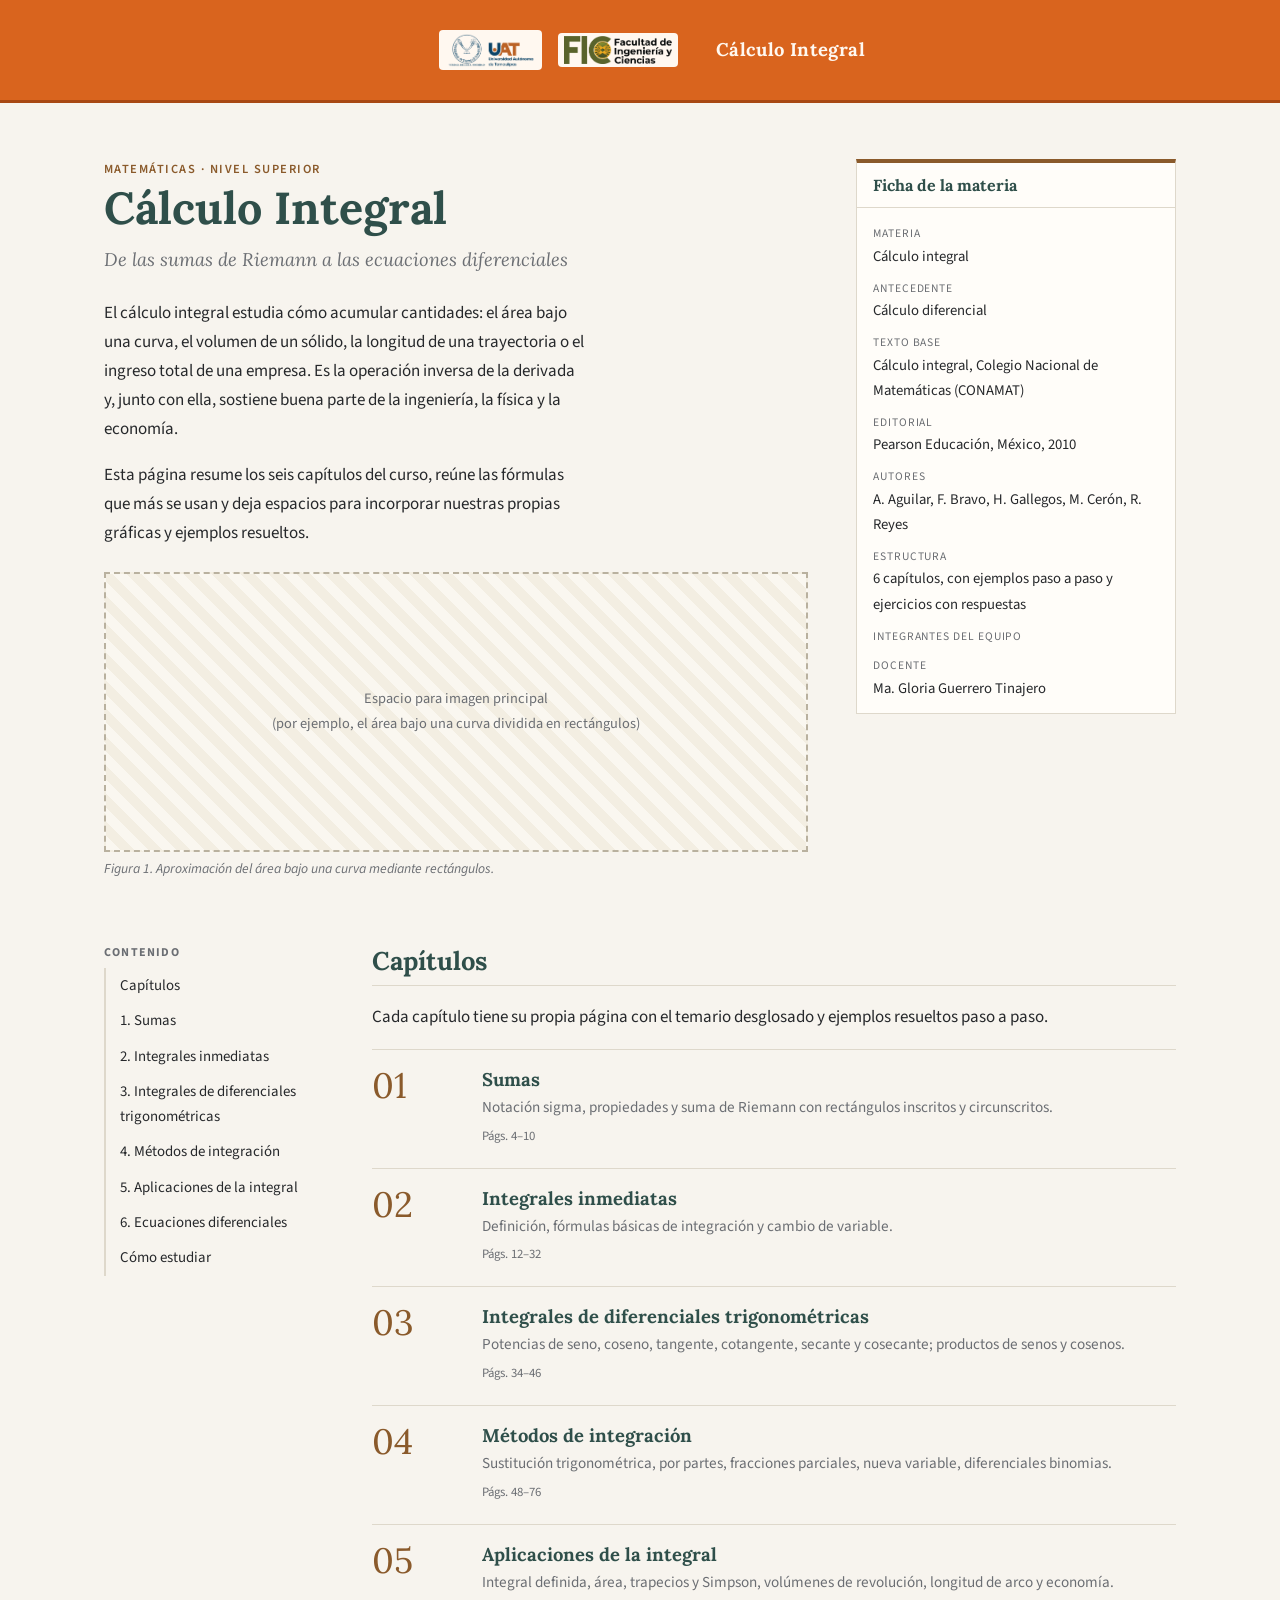
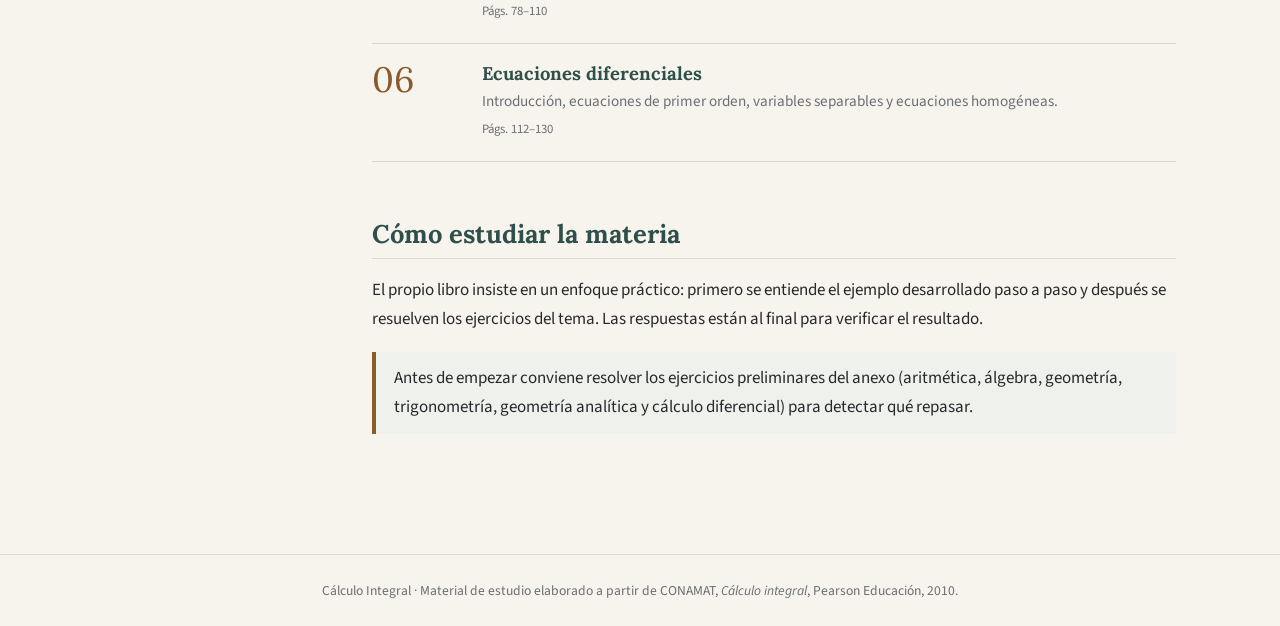
==== index.html @ bc63b17b "Update index.html" ====
<!DOCTYPE html>
<html lang="es">
<head>
  <meta charset="UTF-8">
  <meta name="viewport" content="width=device-width, initial-scale=1">
  <title>Cálculo Integral · Apuntes de la materia</title>
  <link rel="preconnect" href="https://fonts.googleapis.com">
  <link href="https://fonts.googleapis.com/css2?family=Lora:ital,wght@0,400;0,600;0,700;1,400&family=Source+Sans+3:wght@400;500;600&display=swap" rel="stylesheet">
  <link rel="stylesheet" href="style.css">
</head>
<body>
  <header class="barra">
    <div>
      <div class="marca">
        <div class="logos">
          <img src="img/logo-uat.png" alt="Universidad Autónoma de Tamaulipas" style="height:40px">
          <img src="img/logo-fic.png" alt="Facultad de Ingeniería y Ciencias" style="height:34px">
        </div>
        <strong>Cálculo Integral</strong>
      </div>
    </div>
  </header>
  <!-- ===== PORTADA ===== -->
  <div class="portada">
    <div>
      <p class="cap">Matemáticas · Nivel superior</p>
      <h1>Cálculo Integral</h1>
      <p class="sub">De las sumas de Riemann a las ecuaciones diferenciales</p>
      <p>El cálculo integral estudia cómo acumular cantidades: el área bajo una curva, el volumen de un sólido, la longitud de una trayectoria o el ingreso total de una empresa. Es la operación inversa de la derivada y, junto con ella, sostiene buena parte de la ingeniería, la física y la economía.</p>
      <p>Esta página resume los seis capítulos del curso, reúne las fórmulas que más se usan y deja espacios para incorporar nuestras propias gráficas y ejemplos resueltos.</p>
      <figure>
        <!-- IMAGEN: sustituye el div "espacio" por <img src="img/portada.png" alt="descripción"> -->
        <div class="espacio ancho">Espacio para imagen principal<br>(por ejemplo, el área bajo una curva dividida en rectángulos)
        </div>
        <figcaption>Figura 1. Aproximación del área bajo una curva mediante rectángulos.</figcaption>
      </figure>
    </div>
    <aside class="ficha">
    <h2>Ficha de la materia</h2>
    <dl>
      <dt>Materia</dt><dd>Cálculo integral</dd>
      <dt>Antecedente</dt><dd>Cálculo diferencial</dd>
      <dt>Texto base</dt><dd>Cálculo integral, Colegio Nacional de Matemáticas (CONAMAT)</dd>
      <dt>Editorial</dt><dd>Pearson Educación, México, 2010</dd>
      <dt>Autores</dt><dd>A. Aguilar, F. Bravo, H. Gallegos, M. Cerón, R. Reyes</dd>
      <dt>Estructura</dt><dd>6 capítulos, con ejemplos paso a paso y ejercicios con respuestas</dd>
      <dt>Integrantes del equipo</dt><dd></dd>
      <dt>Docente</dt><dd>Ma. Gloria Guerrero Tinajero</dd>
    </dl>
    </aside>
  </div>
  <div class="cuerpo">
    <nav class="indice">
      <h2>Contenido</h2>
      <ol>
        <li><a href="#temario">Capítulos</a></li>
        <li><a href="capitulo1.html">1. Sumas</a></li>
        <li><a href="capitulo2.html">2. Integrales inmediatas</a></li>
        <li><a href="capitulo3.html">3. Integrales de diferenciales trigonométricas</a></li>
        <li><a href="capitulo4.html">4. Métodos de integración</a></li>
        <li><a href="capitulo5.html">5. Aplicaciones de la integral</a></li>
        <li><a href="capitulo6.html">6. Ecuaciones diferenciales</a></li>
        <li><a href="#recomendaciones">Cómo estudiar</a></li>
      </ol>
    </nav>
    <main>
      <section id="temario">
        <h2>Capítulos</h2>
        <p>Cada capítulo tiene su propia página con el temario desglosado y ejemplos resueltos paso a paso.</p>
        <a class="tema" href="capitulo1.html">
        <div class="num">01
        </div>
        <div>
          <h3>Sumas</h3>
          <p>Notación sigma, propiedades y suma de Riemann con rectángulos inscritos y circunscritos.</p>
          <span class="pag">Págs. 4–10</span>
        </div></a>
        <a class="tema" href="capitulo2.html">
        <div class="num">02
        </div>
        <div>
          <h3>Integrales inmediatas</h3>
          <p>Definición, fórmulas básicas de integración y cambio de variable.</p>
          <span class="pag">Págs. 12–32</span>
        </div></a>
        <a class="tema" href="capitulo3.html">
        <div class="num">03
        </div>
        <div>
          <h3>Integrales de diferenciales trigonométricas</h3>
          <p>Potencias de seno, coseno, tangente, cotangente, secante y cosecante; productos de senos y cosenos.</p>
          <span class="pag">Págs. 34–46</span>
        </div></a>
        <a class="tema" href="capitulo4.html">
        <div class="num">04
        </div>
        <div>
          <h3>Métodos de integración</h3>
          <p>Sustitución trigonométrica, por partes, fracciones parciales, nueva variable, diferenciales binomias.</p>
          <span class="pag">Págs. 48–76</span>
        </div></a>
        <a class="tema" href="capitulo5.html">
        <div class="num">05
        </div>
        <div>
          <h3>Aplicaciones de la integral</h3>
          <p>Integral definida, área, trapecios y Simpson, volúmenes de revolución, longitud de arco y economía.</p>
          <span class="pag">Págs. 78–110</span>
        </div></a>
        <a class="tema" href="capitulo6.html">
        <div class="num">06
        </div>
        <div>
          <h3>Ecuaciones diferenciales</h3>
          <p>Introducción, ecuaciones de primer orden, variables separables y ecuaciones homogéneas.</p>
          <span class="pag">Págs. 112–130</span>
        </div></a>
      </section>
      <!-- ===== ESTUDIO ===== -->
      <section id="recomendaciones">
        <h2>Cómo estudiar la materia</h2>
        <p>El propio libro insiste en un enfoque práctico: primero se entiende el ejemplo desarrollado paso a paso y después se resuelven los ejercicios del tema. Las respuestas están al final para verificar el resultado.</p>
        <div class="nota">Antes de empezar conviene resolver los ejercicios preliminares del anexo (aritmética, álgebra, geometría, trigonometría, geometría analítica y cálculo diferencial) para detectar qué repasar.
        </div>
      </section>
    </main>
  </div>
  <footer>Cálculo Integral · Material de estudio elaborado a partir de CONAMAT, <i>Cálculo integral</i>, Pearson Educación, 2010.
  </footer>
</body>
</html>
---- style.css ----
:root{
  --papel:#f7f4ee; --hoja:#fffdf9; --tinta:#26282b; --suave:#6b6e73;
  --linea:#ded8cb; --acento:#2f4f4a; --acento2:#8a5a2b; --resalte:#eef1ec;
}
*{box-sizing:border-box}
html{scroll-behavior:smooth;scroll-padding-top:72px}
body{margin:0;background:var(--papel);color:var(--tinta);font:17px/1.7 "Source Sans 3",Helvetica,Arial,sans-serif}
h1,h2,h3{font-family:Lora,Georgia,serif;line-height:1.25;color:var(--acento)}
a{color:var(--acento2)}

/* Encabezado */
.barra{position:sticky;top:0;z-index:10;background:#d9641e;color:#fff8f0;border-bottom:3px solid #a84813}
.barra div{max-width:1120px;margin:auto;padding:10px 24px;display:flex;justify-content:space-between;align-items:center;flex-wrap:wrap;gap:12px}
.barra .marca{display:flex;align-items:center;gap:14px}
.barra .logos{display:flex;align-items:right;gap:16px}
.barra .logos img{width:auto;display:block;background:#fff8f0;border-radius:4px;padding:3px 6px}
.barra strong{font-family:Lora,Georgia,serif;font-size:1.15rem;letter-spacing:.02em}
.barra span{font-size:.85rem;opacity:.85}
.barra span a{color:#fff8f0}

.portada{max-width:1120px;margin:0 auto;padding:56px 24px 24px;display:grid;grid-template-columns:1fr 320px;gap:48px;align-items:start}
.portada h1{font-size:2.8rem;margin:0 0 8px}
.portada .sub{font-style:italic;font-family:Lora,Georgia,serif;color:var(--suave);font-size:1.15rem;margin:0 0 24px}
.portada p{max-width:60ch}

/* Ficha */
.ficha{background:var(--hoja);border:1px solid var(--linea);border-top:4px solid var(--acento2);font-size:.92rem}
.ficha h2{margin:0;padding:12px 16px;font-size:1rem;border-bottom:1px solid var(--linea)}
.ficha dl{margin:0;padding:6px 16px 12px}
.ficha dt{font-size:.72rem;text-transform:uppercase;letter-spacing:.08em;color:var(--suave);margin-top:10px}
.ficha dd{margin:0}

/* Cuerpo */
.cuerpo{max-width:1120px;margin:0 auto;padding:16px 24px 64px;display:grid;grid-template-columns:220px 1fr;gap:48px}
nav.indice{position:sticky;top:76px;align-self:start;font-size:.93rem}
nav.indice h2{font-size:.75rem;text-transform:uppercase;letter-spacing:.1em;color:var(--suave);font-family:"Source Sans 3",sans-serif;margin:0 0 8px}
nav.indice ol{list-style:none;margin:0;padding:0;border-left:2px solid var(--linea)}
nav.indice a{display:block;padding:5px 14px;color:var(--tinta);text-decoration:none}
nav.indice a:hover{color:var(--acento2);background:var(--resalte)}

section{margin-bottom:56px}
section>h2{font-size:1.6rem;margin:0 0 4px;padding-bottom:8px;border-bottom:1px solid var(--linea)}
.cap{font-size:.78rem;text-transform:uppercase;letter-spacing:.12em;color:var(--acento2);font-weight:600;margin:0}
h3{font-size:1.15rem;margin:28px 0 6px}

/* Fórmulas */
.formula{background:var(--hoja);border:1px solid var(--linea);border-left:4px solid var(--acento);padding:12px 18px;margin:14px 0;font-family:Lora,Georgia,serif;font-size:1.08rem;overflow-x:auto}
.formula small{display:block;font-family:"Source Sans 3",sans-serif;font-size:.78rem;color:var(--suave);text-transform:uppercase;letter-spacing:.06em;margin-bottom:2px}
.formula i{font-style:italic}
.cols{display:grid;grid-template-columns:1fr 1fr;gap:0 24px}

/* Espacios para imágenes */
figure{margin:24px 0}
.espacio{border:2px dashed #b9b19f;background:repeating-linear-gradient(45deg,#faf7f0,#faf7f0 10px,#f3eee2 10px,#f3eee2 20px);
  min-height:220px;display:flex;align-items:center;justify-content:center;text-align:center;color:var(--suave);font-size:.9rem;padding:16px}
figure img{max-width:100%;height:auto;display:block;border:1px solid var(--linea)}
figcaption{font-size:.86rem;color:var(--suave);margin-top:6px;font-style:italic}
.espacio.ancho{min-height:280px}

/* Temario */
.tema{display:grid;grid-template-columns:90px 1fr;gap:0 20px;padding:18px 0;border-top:1px solid var(--linea)}
.tema:last-of-type{border-bottom:1px solid var(--linea)}
.tema .num{font-family:Lora,Georgia,serif;font-size:2.2rem;color:var(--acento2);line-height:1}
.tema h3{margin:0 0 4px}
.tema p{margin:0;color:var(--suave);font-size:.95rem}
.tema .pag{font-size:.8rem;color:var(--suave)}

.nota{background:var(--resalte);border-left:4px solid var(--acento2);padding:12px 18px;margin:18px 0}
table{border-collapse:collapse;width:100%;font-size:.95rem;margin:14px 0}
th,td{border:1px solid var(--linea);padding:8px 12px;text-align:left}
th{background:var(--resalte);font-family:Lora,Georgia,serif}
footer{border-top:1px solid var(--linea);text-align:center;padding:24px;font-size:.85rem;color:var(--suave)}

@media(max-width:860px){
  .portada,.cuerpo{grid-template-columns:1fr;gap:28px}
  nav.indice{position:static}
  .cols{grid-template-columns:1fr}
  .portada h1{font-size:2.1rem}
}
@media print{.barra,nav.indice{display:none}.cuerpo,.portada{display:block}body{background:#fff}}

a.tema{color:inherit;text-decoration:none}a.tema:hover{background:var(--resalte)}
.ejemplo{background:var(--hoja);border:1px solid var(--linea);margin:18px 0;padding:16px 22px}
.ejemplo h4{margin:0 0 4px;font-family:Lora,Georgia,serif;color:var(--acento2);font-size:1rem}
.ejemplo .enun{margin:0 0 8px;font-family:Lora,Georgia,serif}
.pasos{margin:0 0 8px;padding-left:22px}.pasos li{margin:4px 0}.pasos li::marker{color:var(--acento2);font-weight:600}
.res{margin:0;padding-top:8px;border-top:1px dashed var(--linea);font-weight:600;color:var(--acento)}
.sub-label{font-size:.72rem;text-transform:uppercase;letter-spacing:.08em;color:var(--acento2);font-weight:600;margin:12px 0 2px}
.sub-label:first-of-type{margin-top:4px}
.pie-nav{display:flex;justify-content:space-between;margin-top:40px;padding-top:16px;border-top:1px solid var(--linea)}
nav.indice h2.sep{margin-top:22px}nav.indice a.act{color:var(--acento2);font-weight:600}
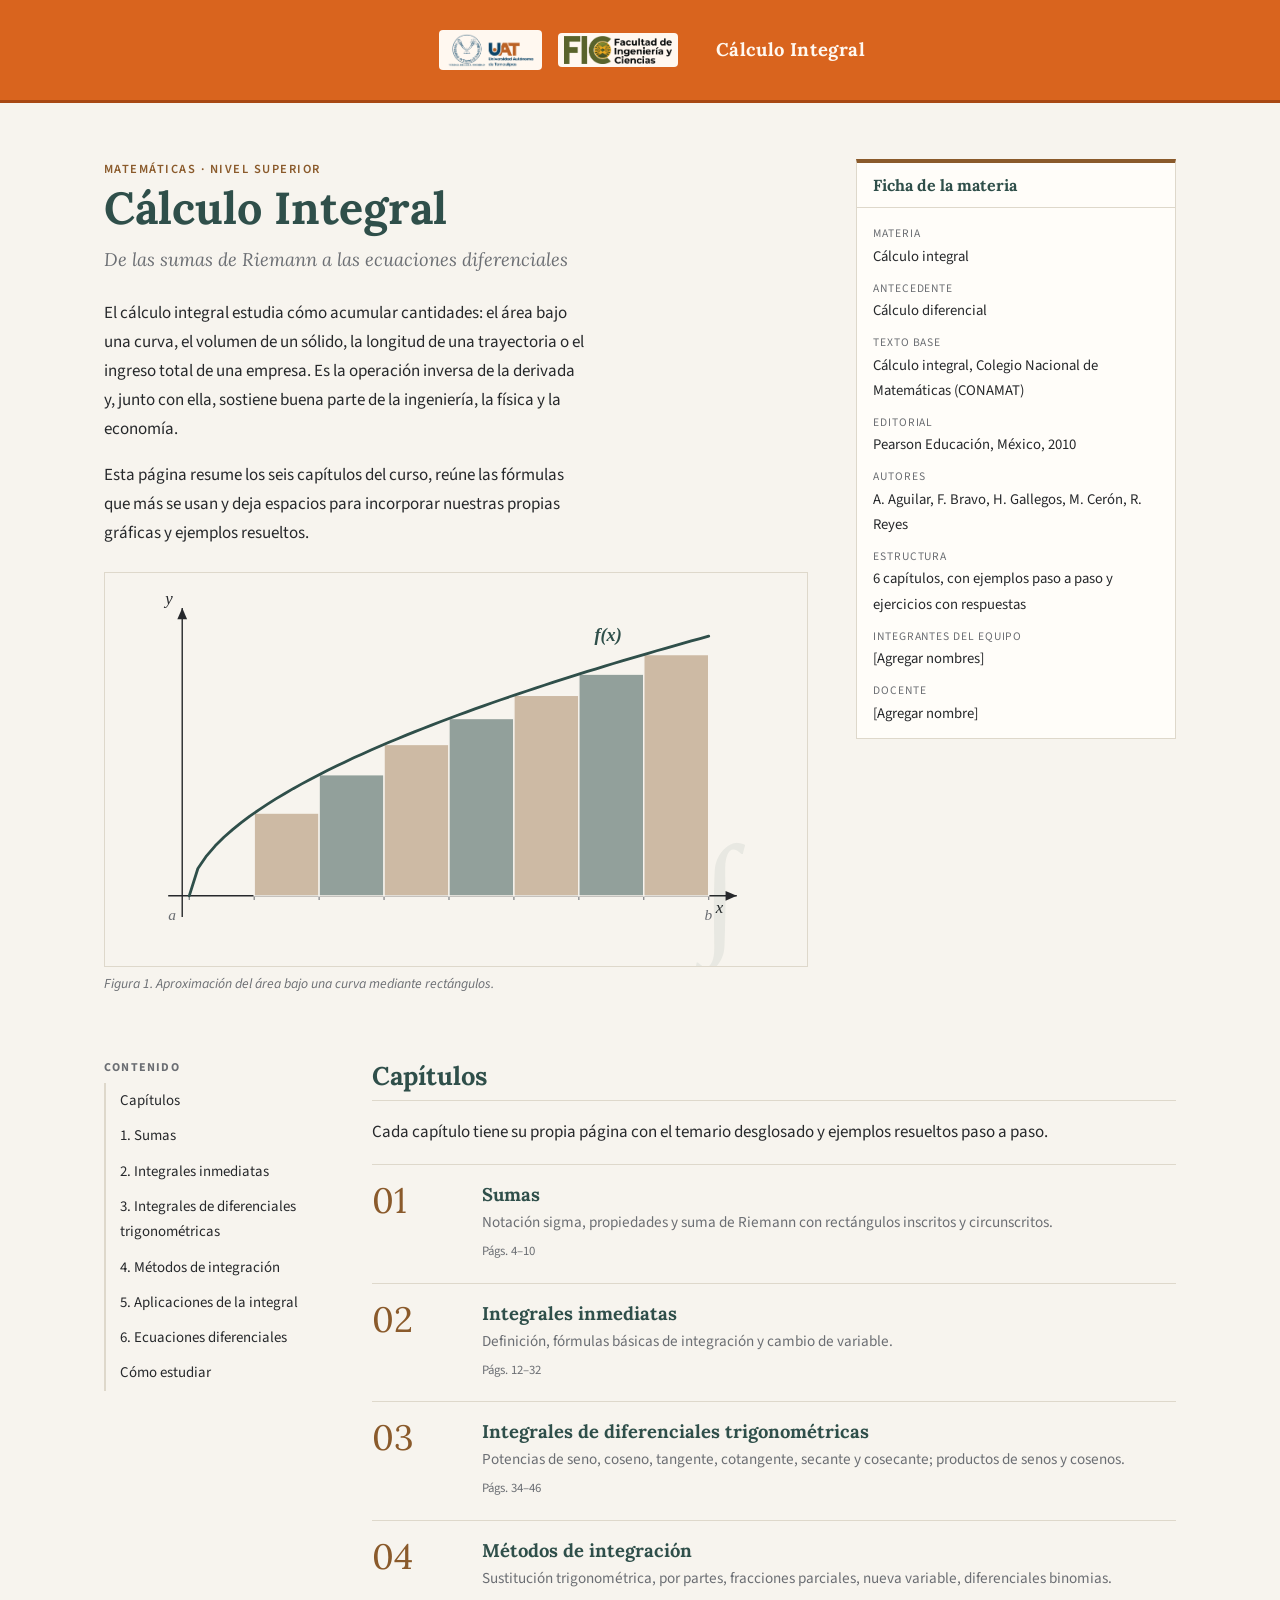
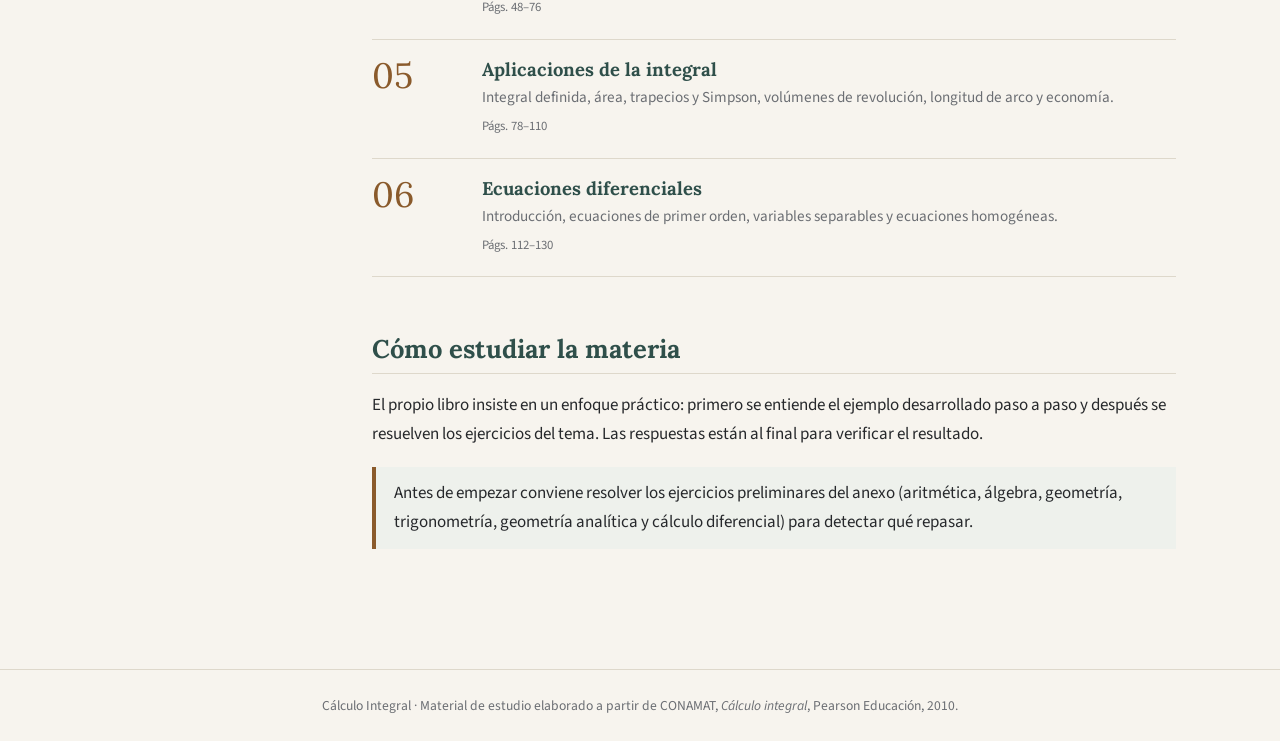
==== commit 808fdb68: "Replace image and add placeholders in index.html Updated image source and added placeholders for tea" ====
--- a/index.html
+++ b/index.html
@@ -29,9 +29,7 @@
       <p>El cálculo integral estudia cómo acumular cantidades: el área bajo una curva, el volumen de un sólido, la longitud de una trayectoria o el ingreso total de una empresa. Es la operación inversa de la derivada y, junto con ella, sostiene buena parte de la ingeniería, la física y la economía.</p>
       <p>Esta página resume los seis capítulos del curso, reúne las fórmulas que más se usan y deja espacios para incorporar nuestras propias gráficas y ejemplos resueltos.</p>
       <figure>
-        <!-- IMAGEN: sustituye el div "espacio" por <img src="img/portada.png" alt="descripción"> -->
-        <div class="espacio ancho">Espacio para imagen principal<br>(por ejemplo, el área bajo una curva dividida en rectángulos)
-        </div>
+        <img src="img/portada.svg" alt="Diagrama de una suma de Riemann: rectángulos inscritos bajo una curva f(x), entre los puntos a y b" style="width:100%;height:auto;border:1px solid var(--linea);background:var(--papel)">
         <figcaption>Figura 1. Aproximación del área bajo una curva mediante rectángulos.</figcaption>
       </figure>
     </div>
@@ -44,8 +42,8 @@
       <dt>Editorial</dt><dd>Pearson Educación, México, 2010</dd>
       <dt>Autores</dt><dd>A. Aguilar, F. Bravo, H. Gallegos, M. Cerón, R. Reyes</dd>
       <dt>Estructura</dt><dd>6 capítulos, con ejemplos paso a paso y ejercicios con respuestas</dd>
-      <dt>Integrantes del equipo</dt><dd></dd>
-      <dt>Docente</dt><dd>Ma. Gloria Guerrero Tinajero</dd>
+      <dt>Integrantes del equipo</dt><dd>[Agregar nombres]</dd>
+      <dt>Docente</dt><dd>[Agregar nombre]</dd>
     </dl>
     </aside>
   </div>
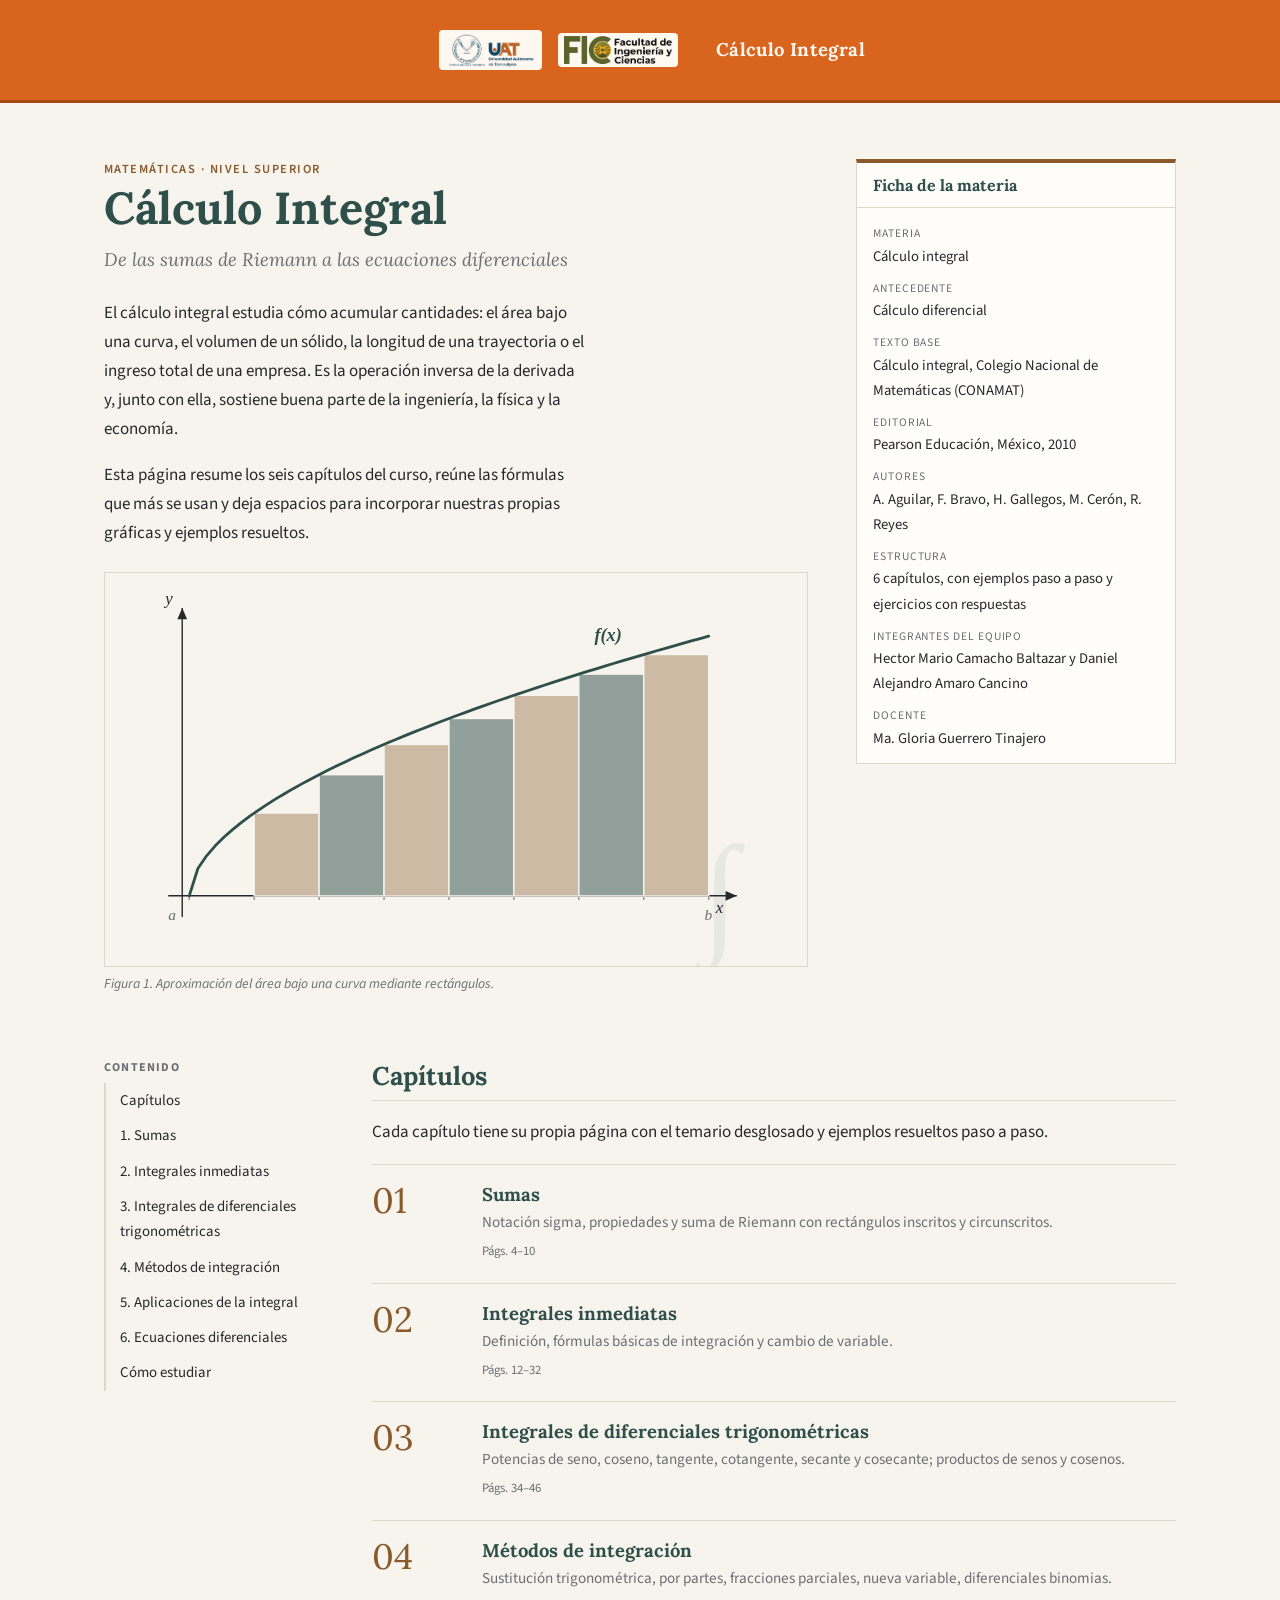
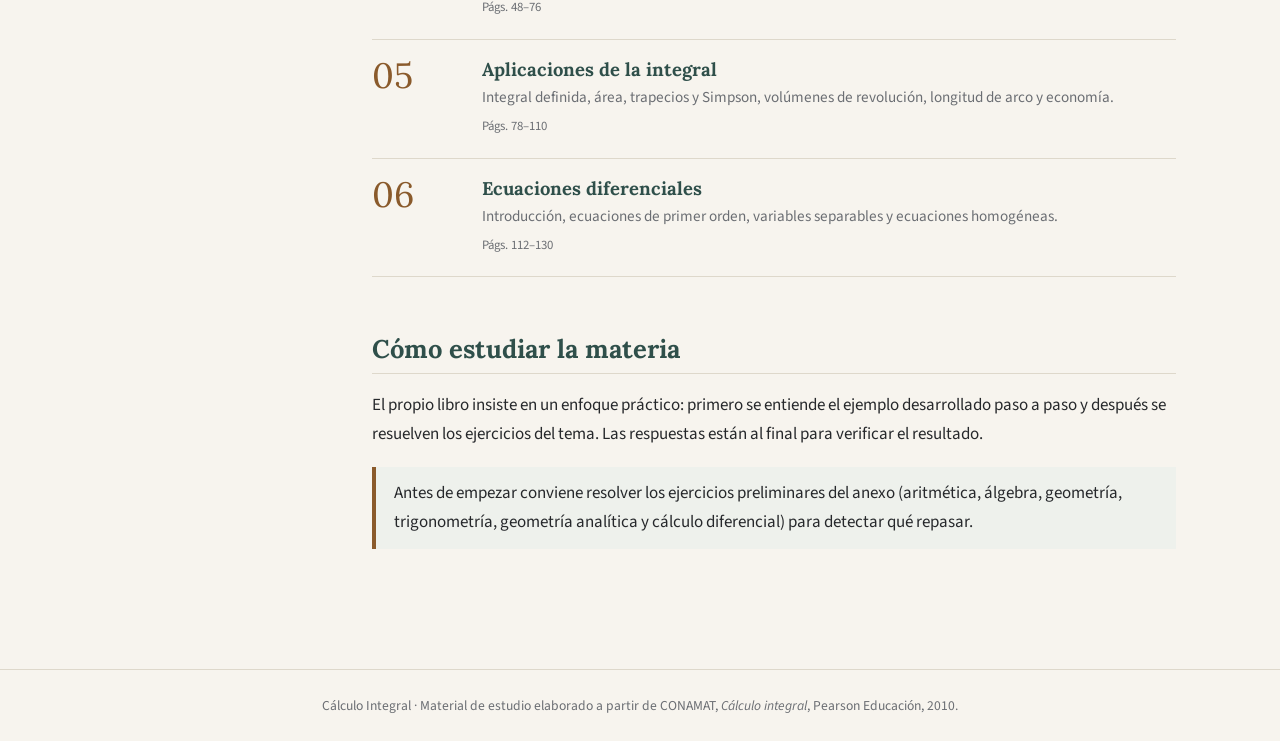
==== commit 9ffaee1e: "Update team members and teacher names in index.html" ====
--- a/index.html
+++ b/index.html
@@ -42,8 +42,8 @@
       <dt>Editorial</dt><dd>Pearson Educación, México, 2010</dd>
       <dt>Autores</dt><dd>A. Aguilar, F. Bravo, H. Gallegos, M. Cerón, R. Reyes</dd>
       <dt>Estructura</dt><dd>6 capítulos, con ejemplos paso a paso y ejercicios con respuestas</dd>
-      <dt>Integrantes del equipo</dt><dd>[Agregar nombres]</dd>
-      <dt>Docente</dt><dd>[Agregar nombre]</dd>
+      <dt>Integrantes del equipo</dt><dd>Hector Mario Camacho Baltazar y Daniel Alejandro Amaro Cancino</dd>
+      <dt>Docente</dt><dd>Ma. Gloria Guerrero Tinajero</dd>
     </dl>
     </aside>
   </div>
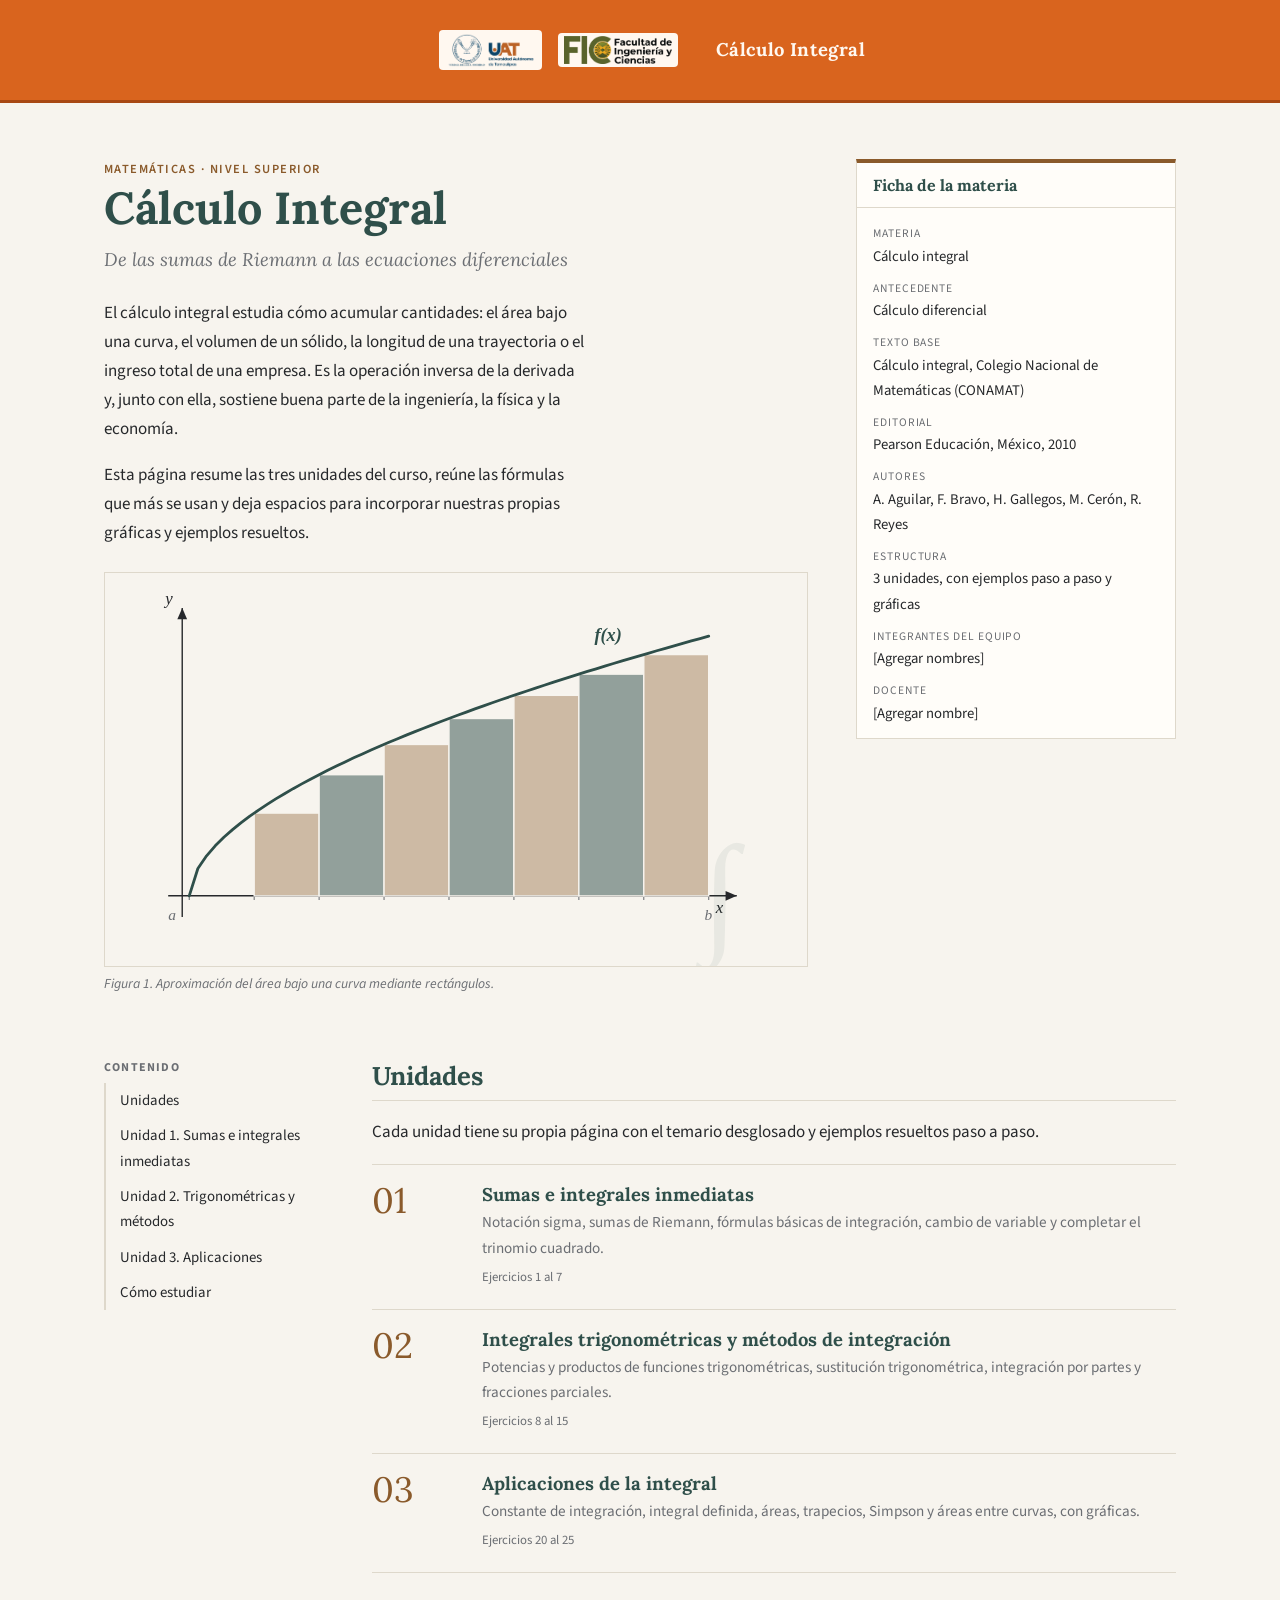
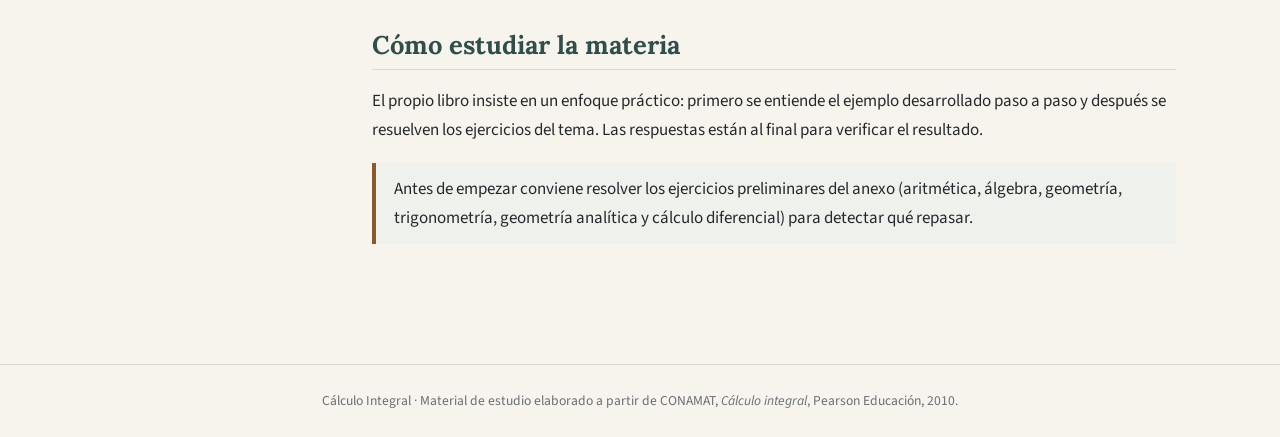
==== commit 1ff9be55: "Add files via upload" ====
--- a/index.html
+++ b/index.html
@@ -27,7 +27,7 @@
       <h1>Cálculo Integral</h1>
       <p class="sub">De las sumas de Riemann a las ecuaciones diferenciales</p>
       <p>El cálculo integral estudia cómo acumular cantidades: el área bajo una curva, el volumen de un sólido, la longitud de una trayectoria o el ingreso total de una empresa. Es la operación inversa de la derivada y, junto con ella, sostiene buena parte de la ingeniería, la física y la economía.</p>
-      <p>Esta página resume los seis capítulos del curso, reúne las fórmulas que más se usan y deja espacios para incorporar nuestras propias gráficas y ejemplos resueltos.</p>
+      <p>Esta página resume las tres unidades del curso, reúne las fórmulas que más se usan y deja espacios para incorporar nuestras propias gráficas y ejemplos resueltos.</p>
       <figure>
         <img src="img/portada.svg" alt="Diagrama de una suma de Riemann: rectángulos inscritos bajo una curva f(x), entre los puntos a y b" style="width:100%;height:auto;border:1px solid var(--linea);background:var(--papel)">
         <figcaption>Figura 1. Aproximación del área bajo una curva mediante rectángulos.</figcaption>
@@ -41,9 +41,9 @@
       <dt>Texto base</dt><dd>Cálculo integral, Colegio Nacional de Matemáticas (CONAMAT)</dd>
       <dt>Editorial</dt><dd>Pearson Educación, México, 2010</dd>
       <dt>Autores</dt><dd>A. Aguilar, F. Bravo, H. Gallegos, M. Cerón, R. Reyes</dd>
-      <dt>Estructura</dt><dd>6 capítulos, con ejemplos paso a paso y ejercicios con respuestas</dd>
-      <dt>Integrantes del equipo</dt><dd>Hector Mario Camacho Baltazar y Daniel Alejandro Amaro Cancino</dd>
-      <dt>Docente</dt><dd>Ma. Gloria Guerrero Tinajero</dd>
+      <dt>Estructura</dt><dd>3 unidades, con ejemplos paso a paso y gráficas</dd>
+      <dt>Integrantes del equipo</dt><dd>[Agregar nombres]</dd>
+      <dt>Docente</dt><dd>[Agregar nombre]</dd>
     </dl>
     </aside>
   </div>
@@ -51,67 +51,40 @@
     <nav class="indice">
       <h2>Contenido</h2>
       <ol>
-        <li><a href="#temario">Capítulos</a></li>
-        <li><a href="capitulo1.html">1. Sumas</a></li>
-        <li><a href="capitulo2.html">2. Integrales inmediatas</a></li>
-        <li><a href="capitulo3.html">3. Integrales de diferenciales trigonométricas</a></li>
-        <li><a href="capitulo4.html">4. Métodos de integración</a></li>
-        <li><a href="capitulo5.html">5. Aplicaciones de la integral</a></li>
-        <li><a href="capitulo6.html">6. Ecuaciones diferenciales</a></li>
+        <li><a href="#temario">Unidades</a></li>
+        <li><a href="unidad1.html">Unidad 1. Sumas e integrales inmediatas</a></li>
+        <li><a href="unidad2.html">Unidad 2. Trigonométricas y métodos</a></li>
+        <li><a href="unidad3.html">Unidad 3. Aplicaciones</a></li>
         <li><a href="#recomendaciones">Cómo estudiar</a></li>
       </ol>
     </nav>
     <main>
       <section id="temario">
-        <h2>Capítulos</h2>
-        <p>Cada capítulo tiene su propia página con el temario desglosado y ejemplos resueltos paso a paso.</p>
-        <a class="tema" href="capitulo1.html">
+        <h2>Unidades</h2>
+        <p>Cada unidad tiene su propia página con el temario desglosado y ejemplos resueltos paso a paso.</p>
+        <a class="tema" href="unidad1.html">
         <div class="num">01
         </div>
         <div>
-          <h3>Sumas</h3>
-          <p>Notación sigma, propiedades y suma de Riemann con rectángulos inscritos y circunscritos.</p>
-          <span class="pag">Págs. 4–10</span>
+          <h3>Sumas e integrales inmediatas</h3>
+          <p>Notación sigma, sumas de Riemann, fórmulas básicas de integración, cambio de variable y completar el trinomio cuadrado.</p>
+          <span class="pag">Ejercicios 1 al 7</span>
         </div></a>
-        <a class="tema" href="capitulo2.html">
+        <a class="tema" href="unidad2.html">
         <div class="num">02
         </div>
         <div>
-          <h3>Integrales inmediatas</h3>
-          <p>Definición, fórmulas básicas de integración y cambio de variable.</p>
-          <span class="pag">Págs. 12–32</span>
+          <h3>Integrales trigonométricas y métodos de integración</h3>
+          <p>Potencias y productos de funciones trigonométricas, sustitución trigonométrica, integración por partes y fracciones parciales.</p>
+          <span class="pag">Ejercicios 8 al 15</span>
         </div></a>
-        <a class="tema" href="capitulo3.html">
+        <a class="tema" href="unidad3.html">
         <div class="num">03
         </div>
         <div>
-          <h3>Integrales de diferenciales trigonométricas</h3>
-          <p>Potencias de seno, coseno, tangente, cotangente, secante y cosecante; productos de senos y cosenos.</p>
-          <span class="pag">Págs. 34–46</span>
-        </div></a>
-        <a class="tema" href="capitulo4.html">
-        <div class="num">04
-        </div>
-        <div>
-          <h3>Métodos de integración</h3>
-          <p>Sustitución trigonométrica, por partes, fracciones parciales, nueva variable, diferenciales binomias.</p>
-          <span class="pag">Págs. 48–76</span>
-        </div></a>
-        <a class="tema" href="capitulo5.html">
-        <div class="num">05
-        </div>
-        <div>
           <h3>Aplicaciones de la integral</h3>
-          <p>Integral definida, área, trapecios y Simpson, volúmenes de revolución, longitud de arco y economía.</p>
-          <span class="pag">Págs. 78–110</span>
-        </div></a>
-        <a class="tema" href="capitulo6.html">
-        <div class="num">06
-        </div>
-        <div>
-          <h3>Ecuaciones diferenciales</h3>
-          <p>Introducción, ecuaciones de primer orden, variables separables y ecuaciones homogéneas.</p>
-          <span class="pag">Págs. 112–130</span>
+          <p>Constante de integración, integral definida, áreas, trapecios, Simpson y áreas entre curvas, con gráficas.</p>
+          <span class="pag">Ejercicios 20 al 25</span>
         </div></a>
       </section>
       <!-- ===== ESTUDIO ===== -->
--- a/style.css
+++ b/style.css
@@ -12,7 +12,7 @@
 .barra{position:sticky;top:0;z-index:10;background:#d9641e;color:#fff8f0;border-bottom:3px solid #a84813}
 .barra div{max-width:1120px;margin:auto;padding:10px 24px;display:flex;justify-content:space-between;align-items:center;flex-wrap:wrap;gap:12px}
 .barra .marca{display:flex;align-items:center;gap:14px}
-.barra .logos{display:flex;align-items:right;gap:16px}
+.barra .logos{display:flex;align-items:center;gap:16px}
 .barra .logos img{width:auto;display:block;background:#fff8f0;border-radius:4px;padding:3px 6px}
 .barra strong{font-family:Lora,Georgia,serif;font-size:1.15rem;letter-spacing:.02em}
 .barra span{font-size:.85rem;opacity:.85}
@@ -89,3 +89,7 @@
 .sub-label:first-of-type{margin-top:4px}
 .pie-nav{display:flex;justify-content:space-between;margin-top:40px;padding-top:16px;border-top:1px solid var(--linea)}
 nav.indice h2.sep{margin-top:22px}nav.indice a.act{color:var(--acento2);font-weight:600}
+/* Gráficas de los ejemplos */
+.grafica{margin:6px 0 12px}
+.grafica img{max-width:600px;margin:0 auto;background:var(--hoja)}
+.grafica figcaption{text-align:center}
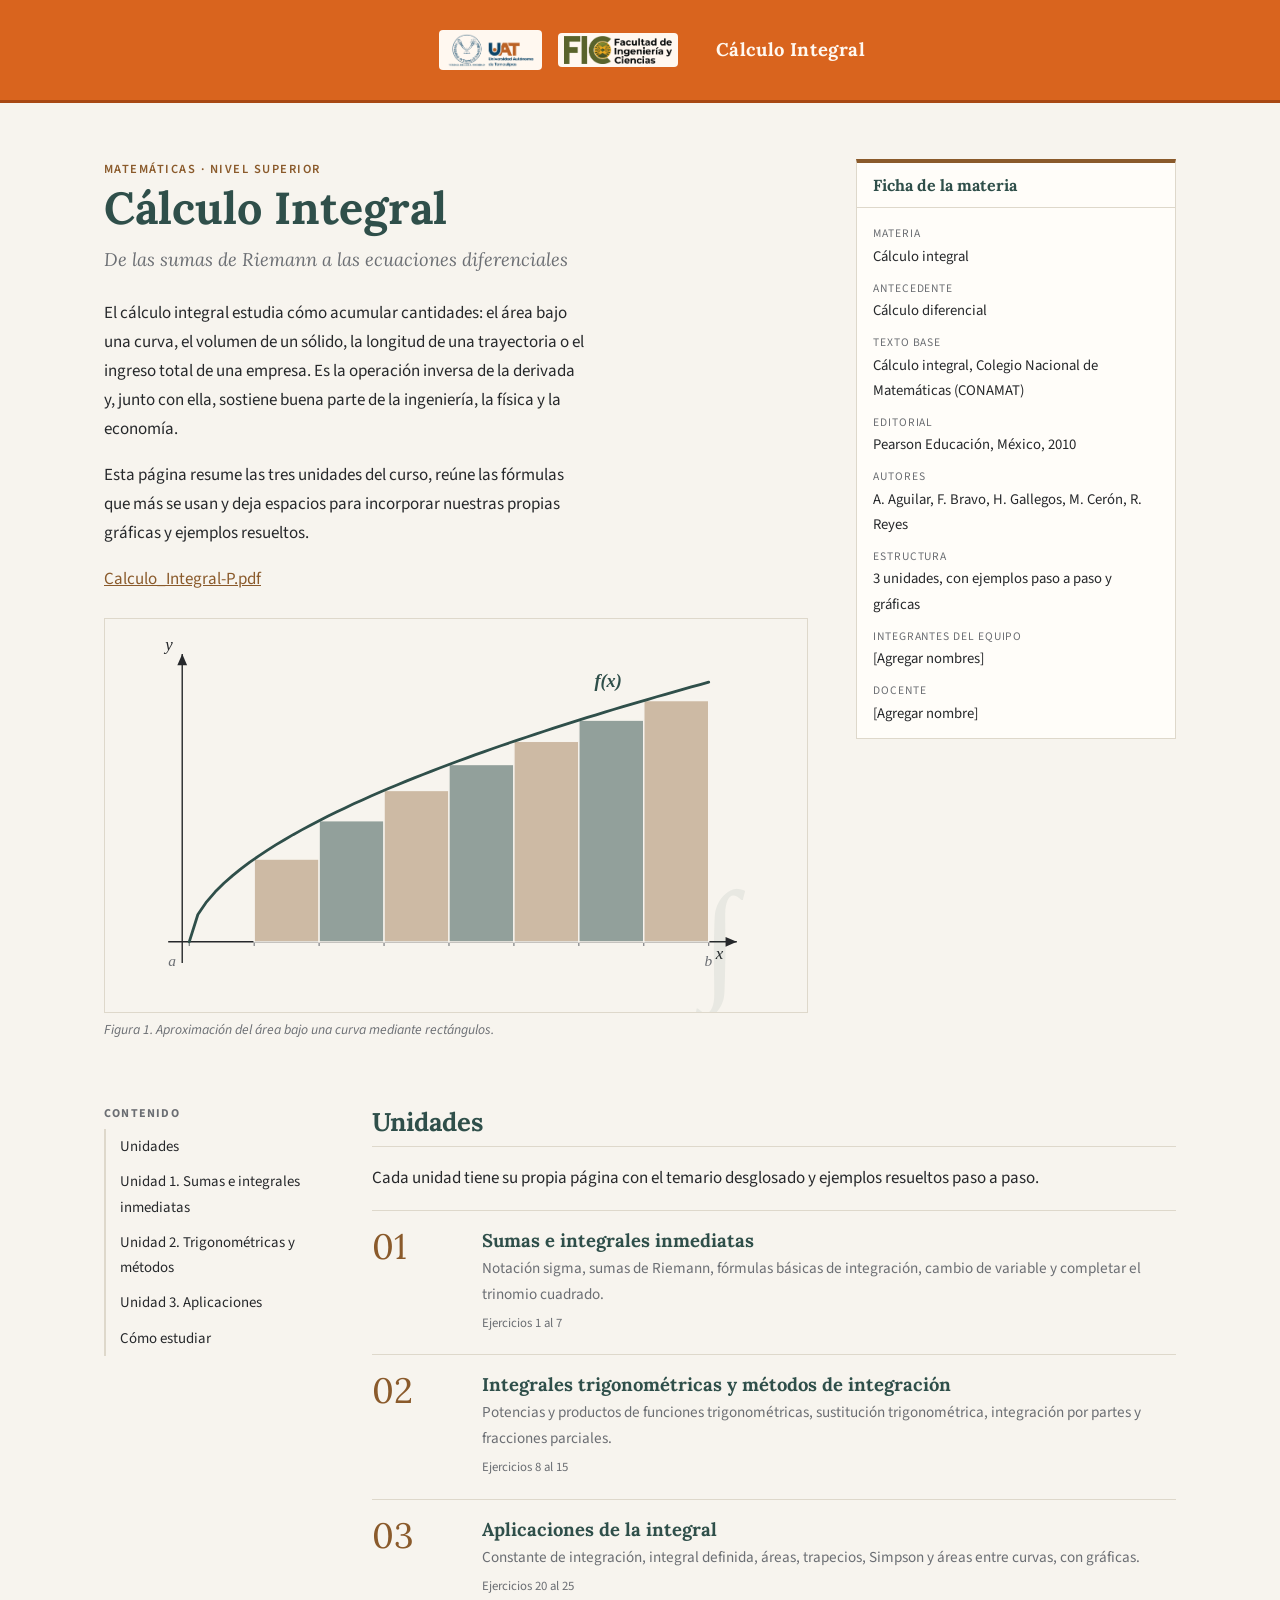
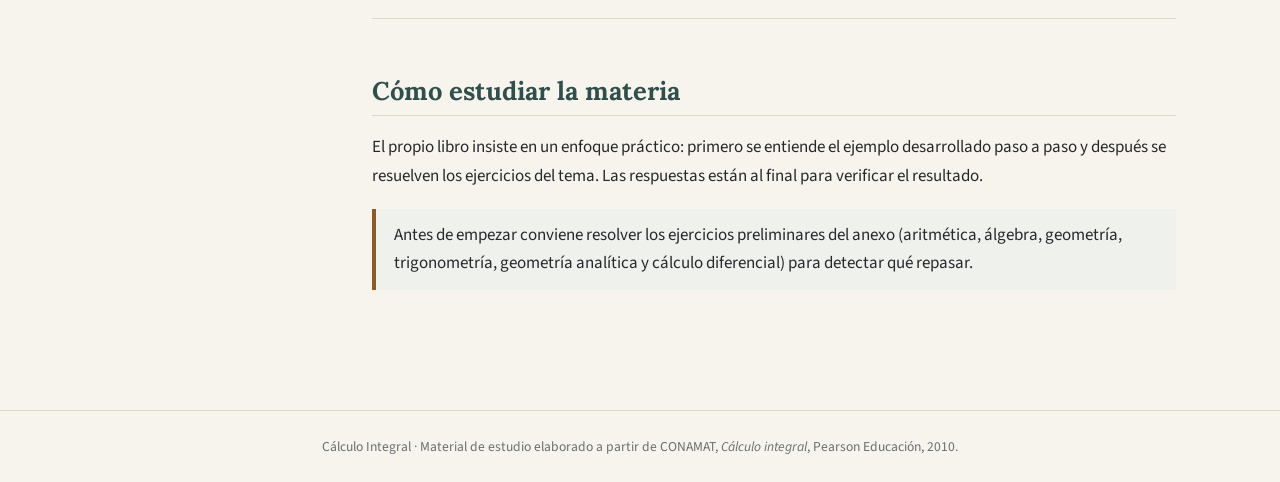
==== commit 6f673eef: "Add download link for Calculo_Integral-P.pdf" ====
--- a/index.html
+++ b/index.html
@@ -28,6 +28,7 @@
       <p class="sub">De las sumas de Riemann a las ecuaciones diferenciales</p>
       <p>El cálculo integral estudia cómo acumular cantidades: el área bajo una curva, el volumen de un sólido, la longitud de una trayectoria o el ingreso total de una empresa. Es la operación inversa de la derivada y, junto con ella, sostiene buena parte de la ingeniería, la física y la economía.</p>
       <p>Esta página resume las tres unidades del curso, reúne las fórmulas que más se usan y deja espacios para incorporar nuestras propias gráficas y ejemplos resueltos.</p>
+      <p><a href="Calculo_Integral-P.pdf" download>Calculo_Integral-P.pdf</a></p>
       <figure>
         <img src="img/portada.svg" alt="Diagrama de una suma de Riemann: rectángulos inscritos bajo una curva f(x), entre los puntos a y b" style="width:100%;height:auto;border:1px solid var(--linea);background:var(--papel)">
         <figcaption>Figura 1. Aproximación del área bajo una curva mediante rectángulos.</figcaption>
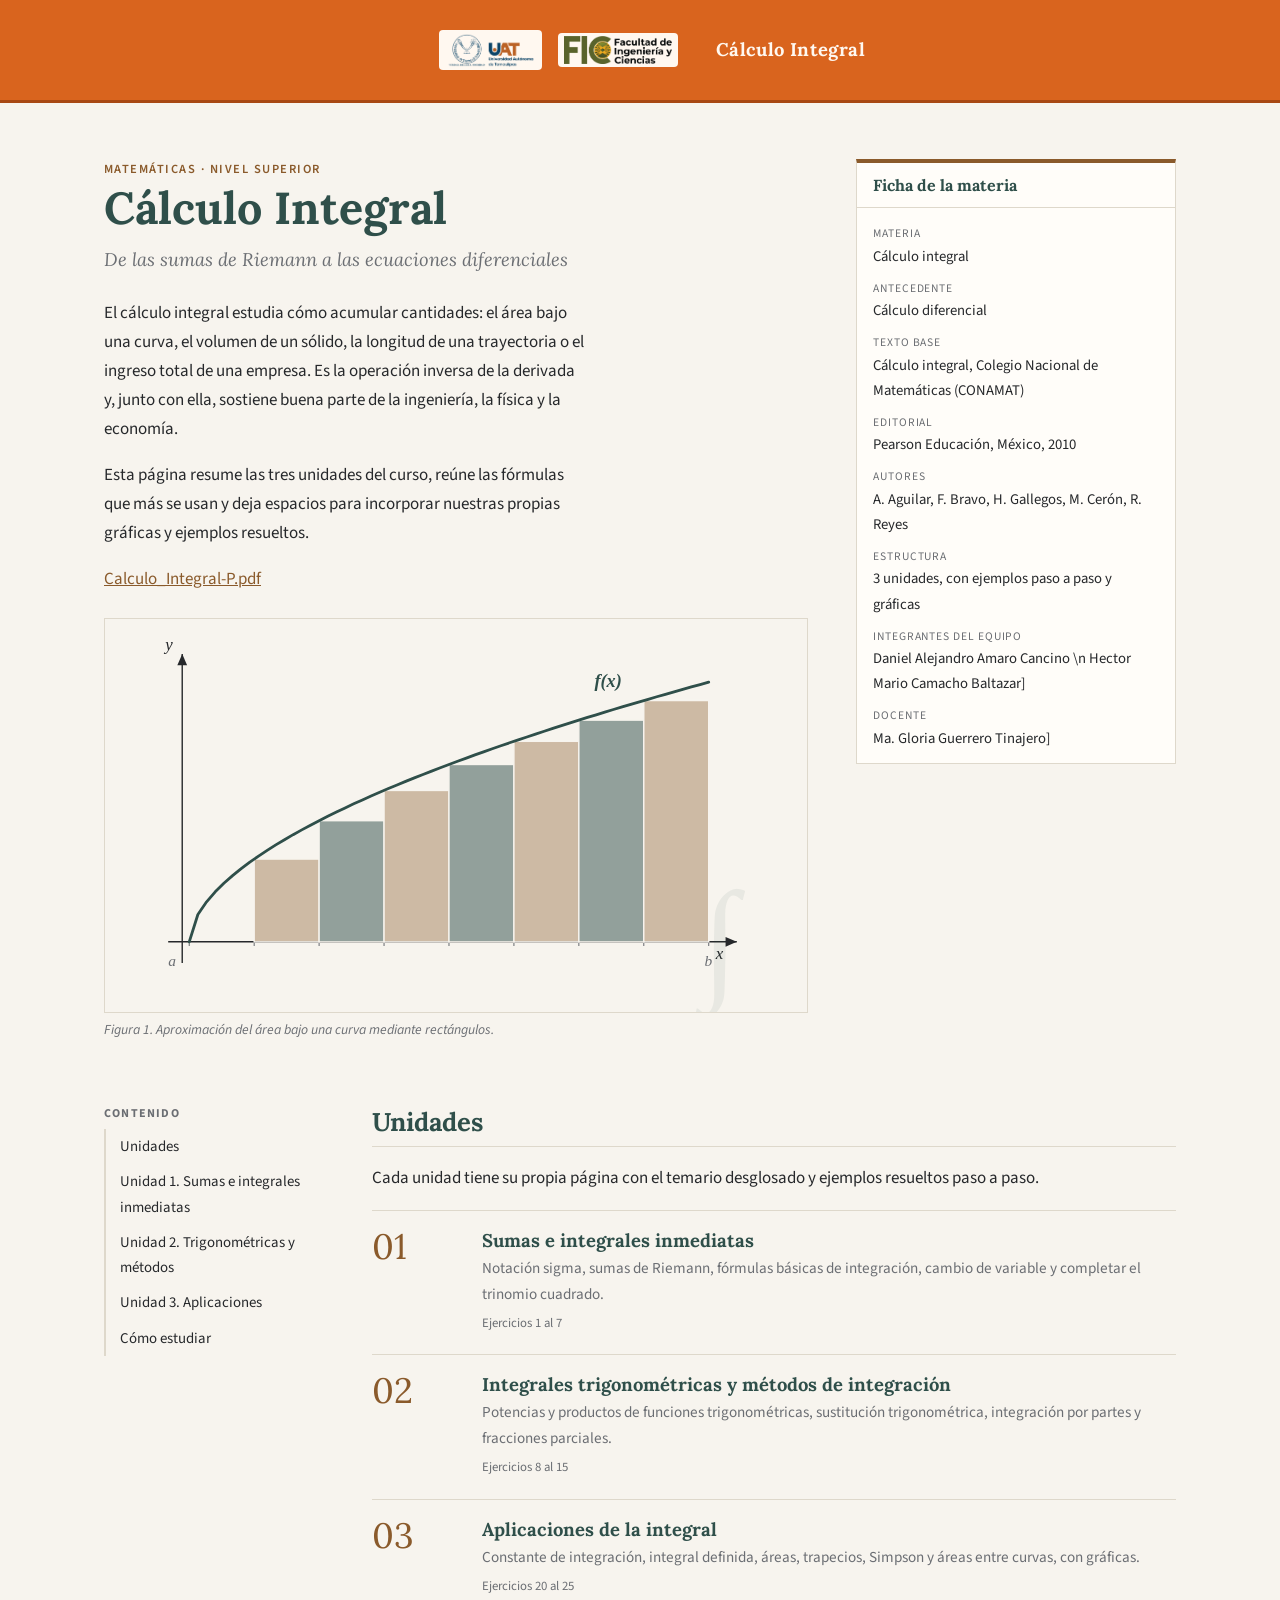
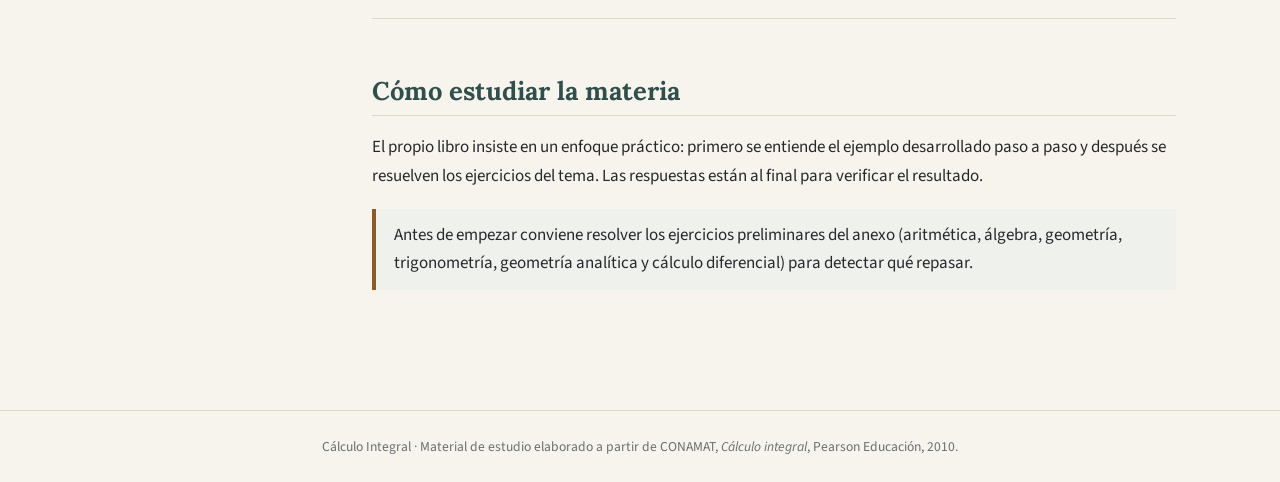
==== commit 0ef16311: "jej" ====
--- a/index.html
+++ b/index.html
@@ -43,8 +43,8 @@
       <dt>Editorial</dt><dd>Pearson Educación, México, 2010</dd>
       <dt>Autores</dt><dd>A. Aguilar, F. Bravo, H. Gallegos, M. Cerón, R. Reyes</dd>
       <dt>Estructura</dt><dd>3 unidades, con ejemplos paso a paso y gráficas</dd>
-      <dt>Integrantes del equipo</dt><dd>[Agregar nombres]</dd>
-      <dt>Docente</dt><dd>[Agregar nombre]</dd>
+      <dt>Integrantes del equipo</dt><dd>Daniel Alejandro Amaro Cancino \n Hector Mario Camacho Baltazar]</dd>
+      <dt>Docente</dt><dd>Ma. Gloria Guerrero Tinajero]</dd>
     </dl>
     </aside>
   </div>
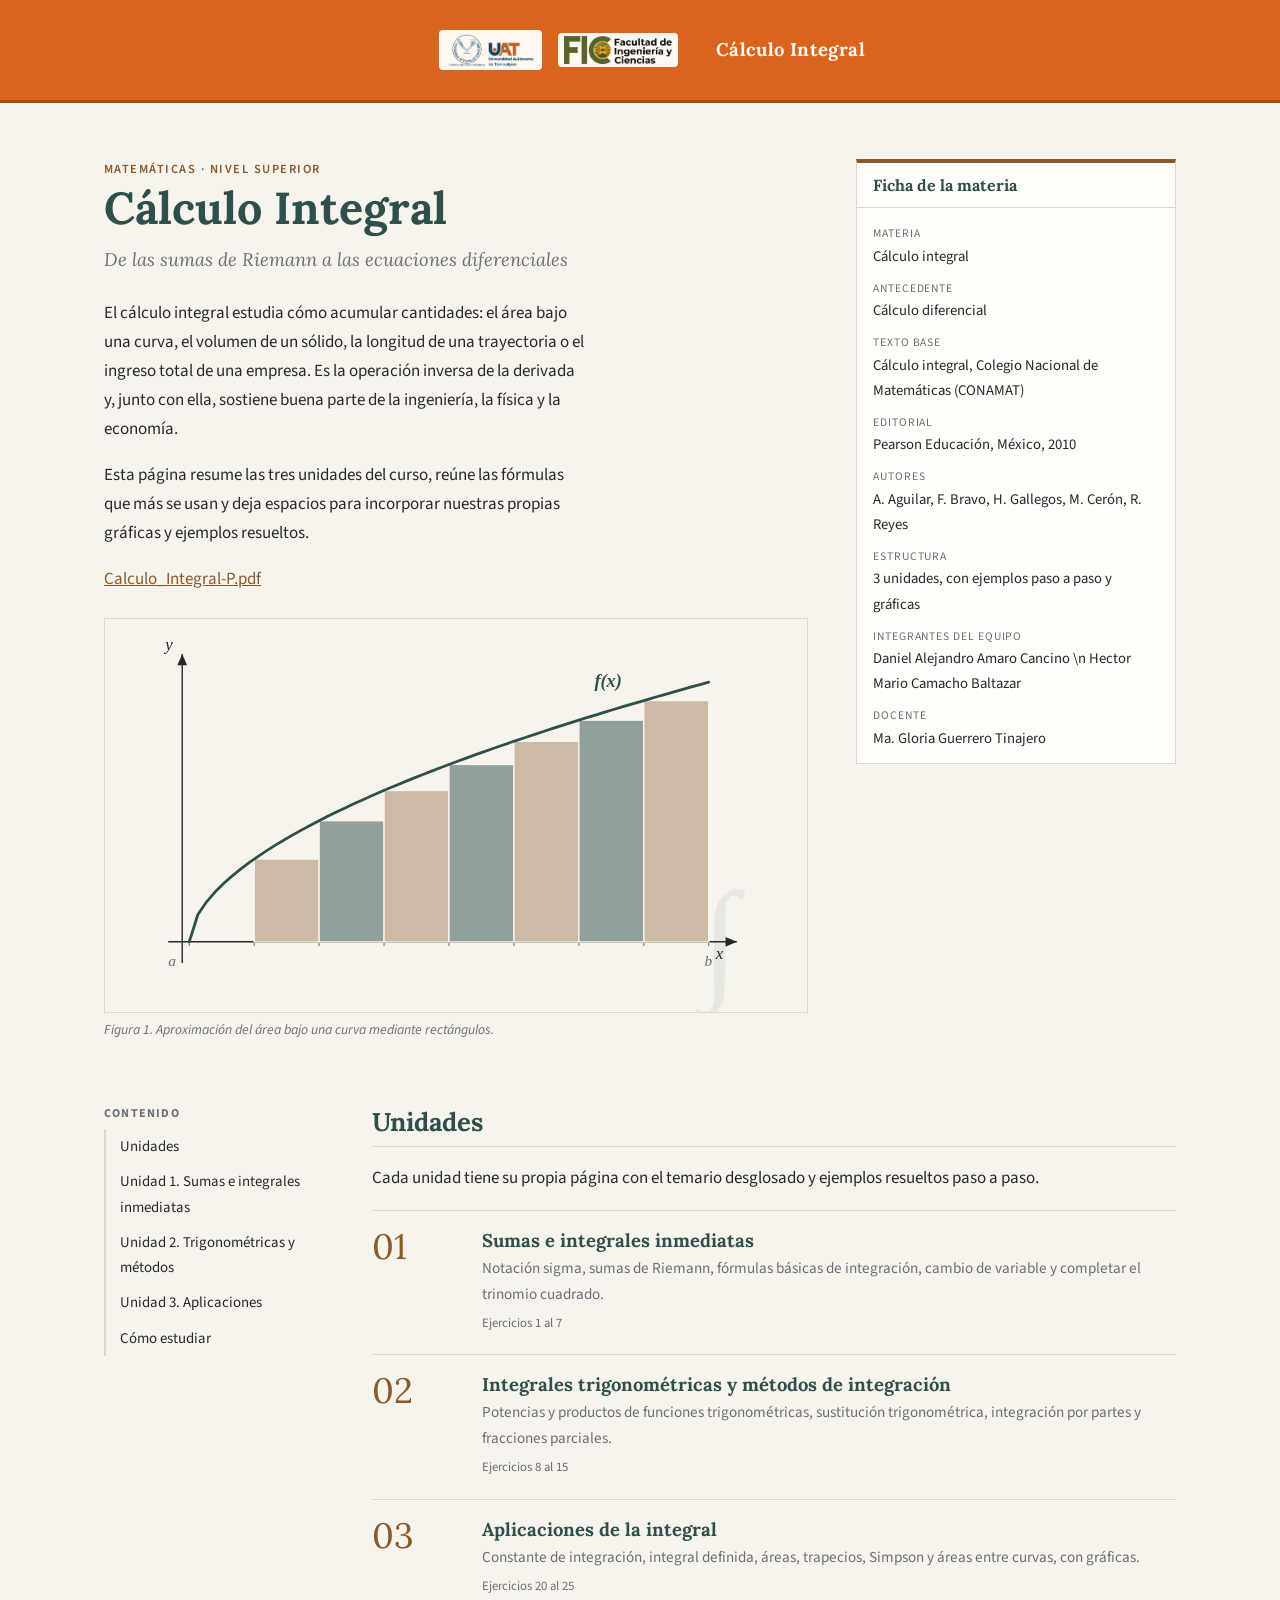
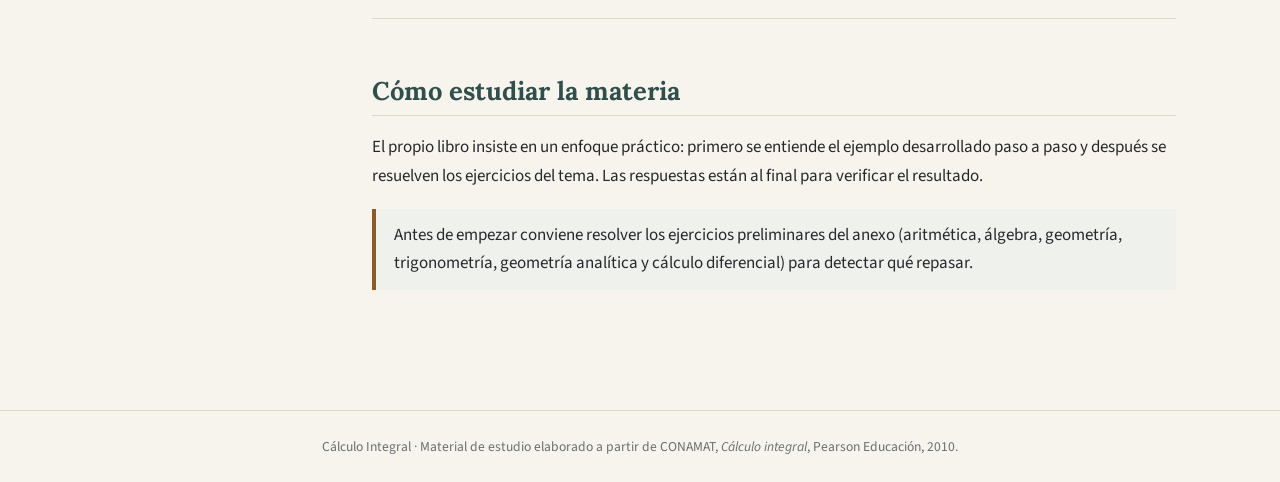
==== commit 0b284087: "Fix HTML formatting for team members and teacher" ====
--- a/index.html
+++ b/index.html
@@ -43,8 +43,8 @@
       <dt>Editorial</dt><dd>Pearson Educación, México, 2010</dd>
       <dt>Autores</dt><dd>A. Aguilar, F. Bravo, H. Gallegos, M. Cerón, R. Reyes</dd>
       <dt>Estructura</dt><dd>3 unidades, con ejemplos paso a paso y gráficas</dd>
-      <dt>Integrantes del equipo</dt><dd>Daniel Alejandro Amaro Cancino \n Hector Mario Camacho Baltazar]</dd>
-      <dt>Docente</dt><dd>Ma. Gloria Guerrero Tinajero]</dd>
+      <dt>Integrantes del equipo</dt><dd>Daniel Alejandro Amaro Cancino \n Hector Mario Camacho Baltazar</dd>
+      <dt>Docente</dt><dd>Ma. Gloria Guerrero Tinajero</dd>
     </dl>
     </aside>
   </div>
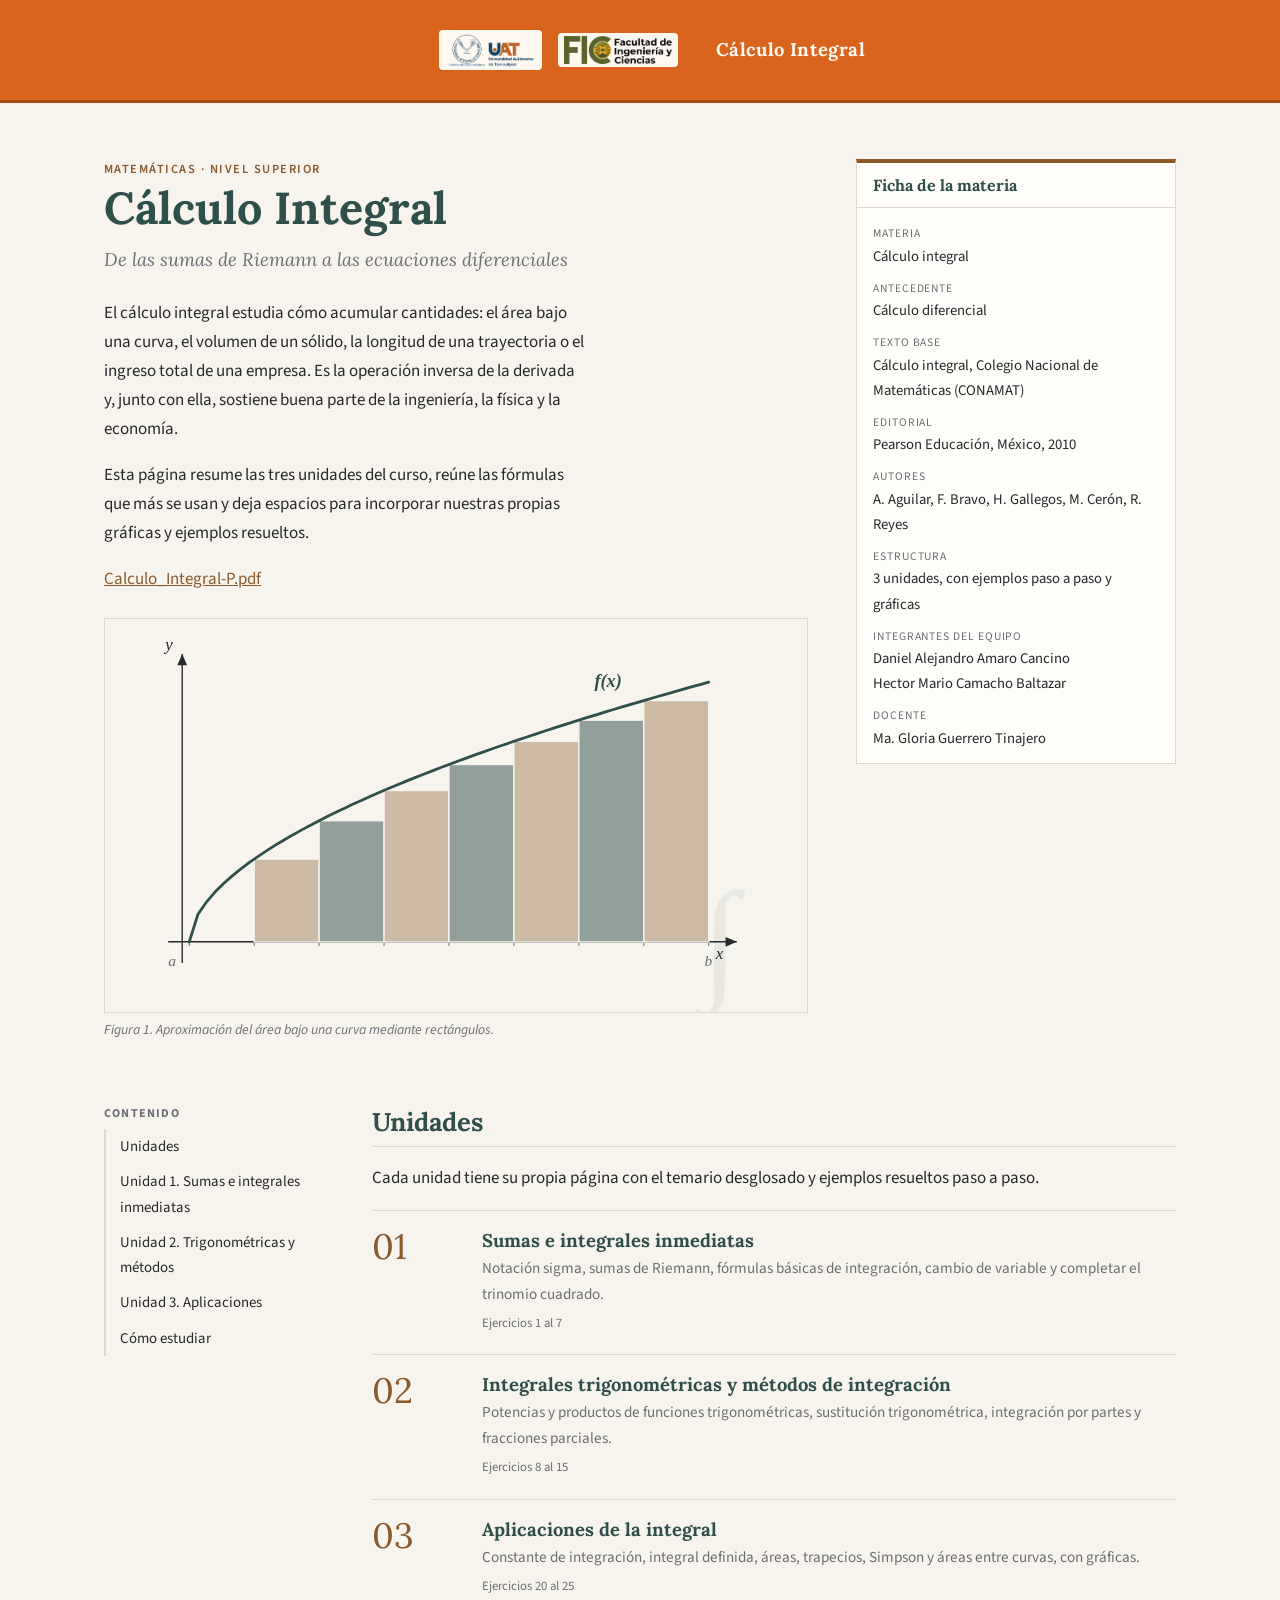
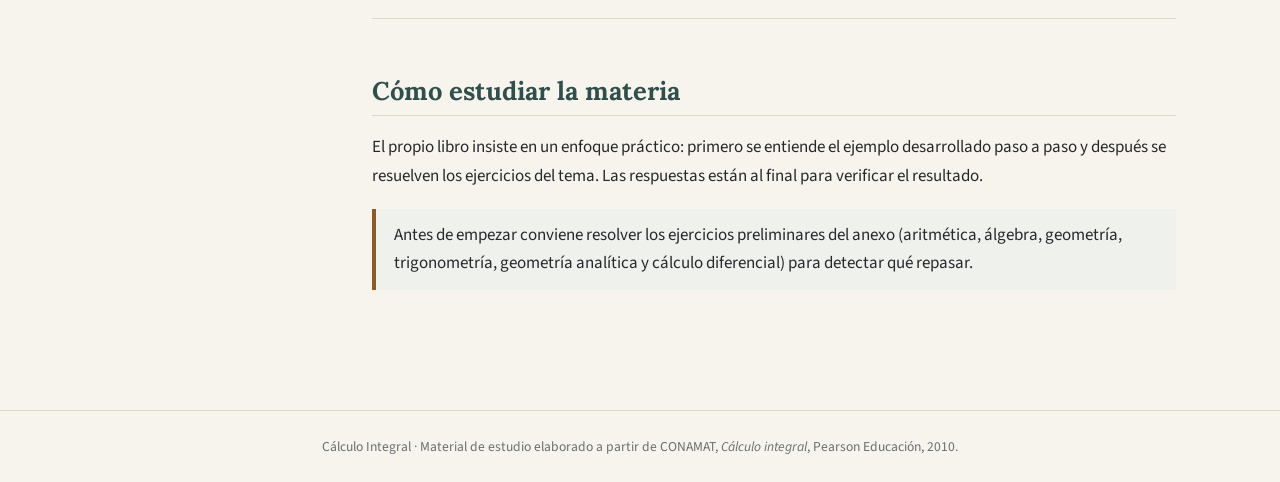
==== commit 36105f61: "Fix line break in team members section" ====
--- a/index.html
+++ b/index.html
@@ -43,7 +43,7 @@
       <dt>Editorial</dt><dd>Pearson Educación, México, 2010</dd>
       <dt>Autores</dt><dd>A. Aguilar, F. Bravo, H. Gallegos, M. Cerón, R. Reyes</dd>
       <dt>Estructura</dt><dd>3 unidades, con ejemplos paso a paso y gráficas</dd>
-      <dt>Integrantes del equipo</dt><dd>Daniel Alejandro Amaro Cancino \n Hector Mario Camacho Baltazar</dd>
+      <dt>Integrantes del equipo</dt><dd>Daniel Alejandro Amaro Cancino <br>Hector Mario Camacho Baltazar</dd>
       <dt>Docente</dt><dd>Ma. Gloria Guerrero Tinajero</dd>
     </dl>
     </aside>
